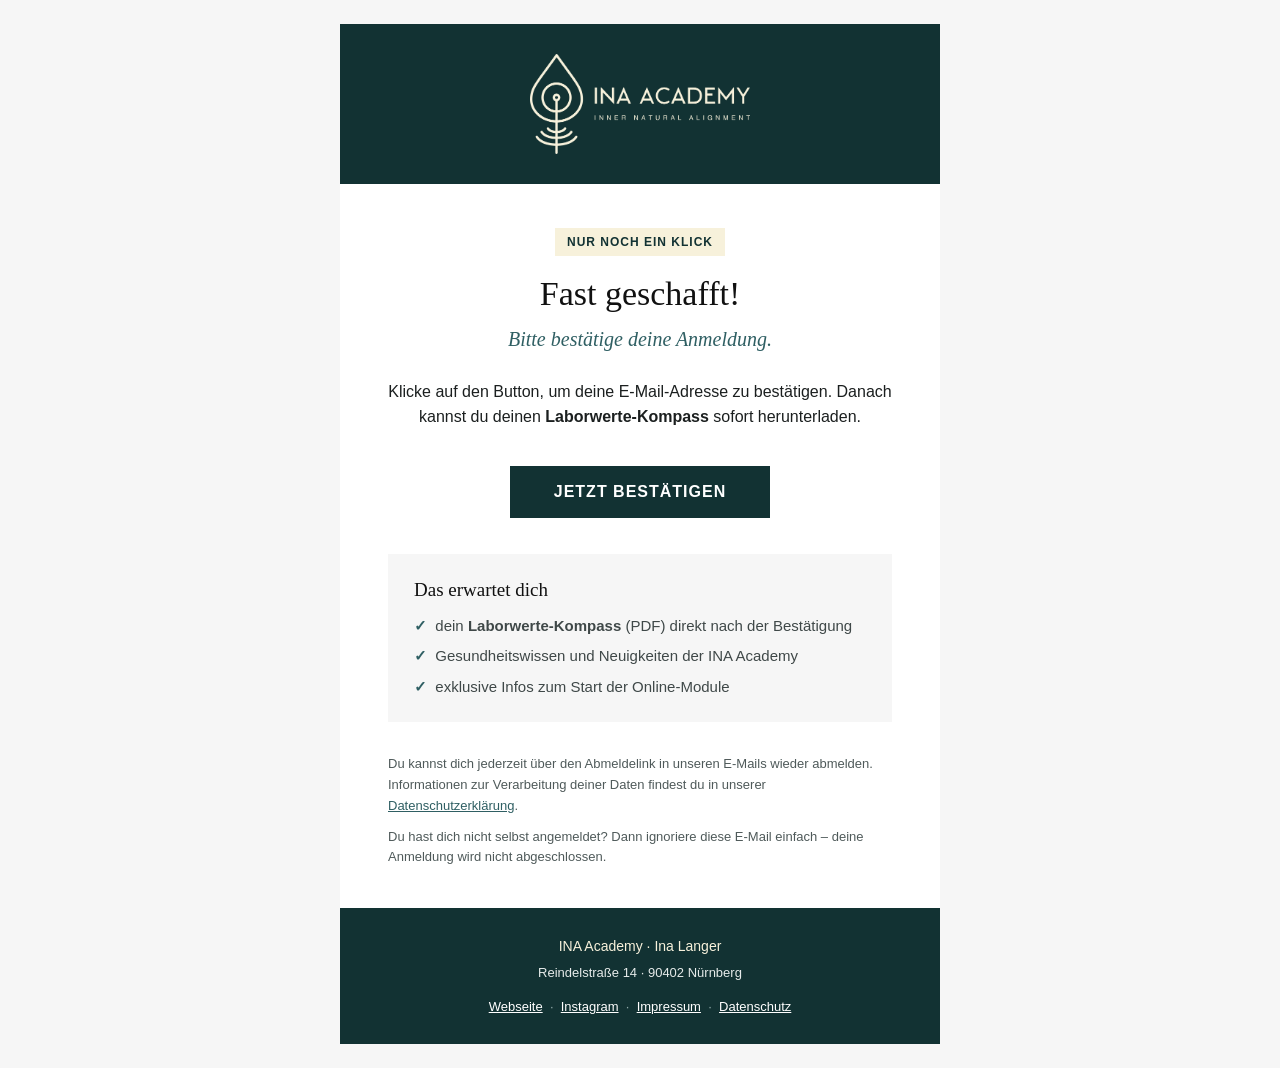
==== bestaetigung.html @ d43bb58d "E-Mail-Vorlage Bestätigungsmail (Double-Opt-in) Co-Authored-By: Claude Opus 5.5 <noreply@anthropic.c" ====
<!DOCTYPE html>
<html lang="de">
<head>
<meta charset="UTF-8">
<meta name="viewport" content="width=device-width, initial-scale=1.0">
<title>Bitte bestätige deine Anmeldung</title>
<style>
  @media only screen and (max-width: 620px) {
    .container { width: 100% !important; }
    .pad { padding-left: 22px !important; padding-right: 22px !important; }
    .h1 { font-size: 28px !important; }
    .btn a { display: block !important; }
  }
</style>
</head>
<body style="margin:0;padding:0;background-color:#f6f6f6;">
<div style="display:none;max-height:0;overflow:hidden;">Nur noch ein Klick – dann ist dein Laborwerte-Kompass für dich bereit.</div>
<table role="presentation" width="100%" cellpadding="0" cellspacing="0" border="0" style="background-color:#f6f6f6;">
  <tr>
    <td align="center" style="padding:24px 12px;">
      <table role="presentation" class="container" width="600" cellpadding="0" cellspacing="0" border="0" style="width:600px;max-width:600px;background-color:#ffffff;">

        <!-- Kopf mit Logo -->
        <tr>
          <td align="center" style="background-color:#123233;padding:30px 24px;">
            <a href="https://psylili.github.io/InaAcademy/" target="_blank" style="text-decoration:none;"><img src="https://psylili.github.io/InaAcademy/assets/img/logo-ina-academy.png" width="220" alt="INA Academy – Inner Natural Alignment" style="display:block;width:220px;max-width:100%;height:auto;border:0;"></a>
          </td>
        </tr>

        <!-- Inhalt -->
        <tr>
          <td class="pad" align="center" style="padding:44px 48px 8px 48px;font-family:Arial,Helvetica,sans-serif;">
            <p style="margin:0 0 18px 0;"><span style="display:inline-block;background-color:#f7f1db;color:#123233;font-family:Arial,Helvetica,sans-serif;font-size:12px;font-weight:bold;letter-spacing:1px;padding:7px 12px;">NUR NOCH EIN KLICK</span></p>
            <h1 class="h1" style="margin:0 0 10px 0;font-family:Georgia,'Times New Roman',serif;font-weight:normal;font-size:34px;line-height:1.2;color:#111111;">Fast geschafft!</h1>
            <p style="margin:0 0 26px 0;font-family:Georgia,'Times New Roman',serif;font-style:italic;font-size:20px;line-height:1.4;color:#2f5f63;">Bitte bestätige deine Anmeldung.</p>
            <p style="margin:0 0 28px 0;font-size:16px;line-height:1.6;color:#1b1f1f;">Klicke auf den Button, um deine E-Mail-Adresse zu bestätigen. Danach kannst du deinen <strong>Laborwerte-Kompass</strong> sofort herunterladen.</p>
          </td>
        </tr>

        <!-- Button -->
        <tr>
          <td class="pad btn" align="center" style="padding:0 48px 36px 48px;">
            <a href="{{ doubleoptin }}" target="_blank" style="display:inline-block;background-color:#123233;color:#ffffff;font-family:Arial,Helvetica,sans-serif;font-size:16px;font-weight:bold;letter-spacing:1px;text-decoration:none;padding:17px 44px;">JETZT BESTÄTIGEN</a>
          </td>
        </tr>

        <!-- Das erwartet dich -->
        <tr>
          <td class="pad" style="padding:0 48px 32px 48px;">
            <table role="presentation" width="100%" cellpadding="0" cellspacing="0" border="0" style="background-color:#f6f6f6;">
              <tr>
                <td style="padding:24px 26px;font-family:Arial,Helvetica,sans-serif;">
                  <p style="margin:0 0 12px 0;font-family:Georgia,'Times New Roman',serif;font-size:19px;line-height:1.3;color:#111111;">Das erwartet dich</p>
                  <p style="margin:0 0 8px 0;font-size:15px;line-height:1.5;color:#3f4848;"><span style="color:#2f5f63;font-weight:bold;">✓</span>&nbsp; dein <strong>Laborwerte-Kompass</strong> (PDF) direkt nach der Bestätigung</p>
                  <p style="margin:0 0 8px 0;font-size:15px;line-height:1.5;color:#3f4848;"><span style="color:#2f5f63;font-weight:bold;">✓</span>&nbsp; Gesundheitswissen und Neuigkeiten der INA Academy</p>
                  <p style="margin:0;font-size:15px;line-height:1.5;color:#3f4848;"><span style="color:#2f5f63;font-weight:bold;">✓</span>&nbsp; exklusive Infos zum Start der Online-Module</p>
                </td>
              </tr>
            </table>
          </td>
        </tr>

        <!-- Rechtliche Hinweise -->
        <tr>
          <td class="pad" style="padding:0 48px 40px 48px;font-family:Arial,Helvetica,sans-serif;">
            <p style="margin:0 0 10px 0;font-size:13px;line-height:1.6;color:#4f5a5a;">Du kannst dich jederzeit über den Abmeldelink in unseren E-Mails wieder abmelden. Informationen zur Verarbeitung deiner Daten findest du in unserer <a href="https://psylili.github.io/InaAcademy/datenschutz.html" target="_blank" style="color:#2f5f63;text-decoration:underline;">Datenschutzerklärung</a>.</p>
            <p style="margin:0;font-size:13px;line-height:1.6;color:#4f5a5a;">Du hast dich nicht selbst angemeldet? Dann ignoriere diese E-Mail einfach – deine Anmeldung wird nicht abgeschlossen.</p>
          </td>
        </tr>

        <!-- Fußzeile -->
        <tr>
          <td align="center" style="background-color:#123233;padding:28px 24px;font-family:Arial,Helvetica,sans-serif;">
            <p style="margin:0 0 6px 0;font-size:14px;line-height:1.5;color:#f7f1db;">INA Academy · Ina Langer</p>
            <p style="margin:0 0 14px 0;font-size:13px;line-height:1.5;color:#e6ebea;">Reindelstraße 14 · 90402 Nürnberg</p>
            <p style="margin:0;font-size:13px;line-height:1.5;">
              <a href="https://psylili.github.io/InaAcademy/" target="_blank" style="color:#ffffff;text-decoration:underline;">Webseite</a>
              <span style="color:#8fa9a8;">&nbsp;·&nbsp;</span>
              <a href="https://www.instagram.com/inahealthcoach" target="_blank" style="color:#ffffff;text-decoration:underline;">Instagram</a>
              <span style="color:#8fa9a8;">&nbsp;·&nbsp;</span>
              <a href="https://psylili.github.io/InaAcademy/impressum.html" target="_blank" style="color:#ffffff;text-decoration:underline;">Impressum</a>
              <span style="color:#8fa9a8;">&nbsp;·&nbsp;</span>
              <a href="https://psylili.github.io/InaAcademy/datenschutz.html" target="_blank" style="color:#ffffff;text-decoration:underline;">Datenschutz</a>
            </p>
          </td>
        </tr>

      </table>
    </td>
  </tr>
</table>
</body>
</html>
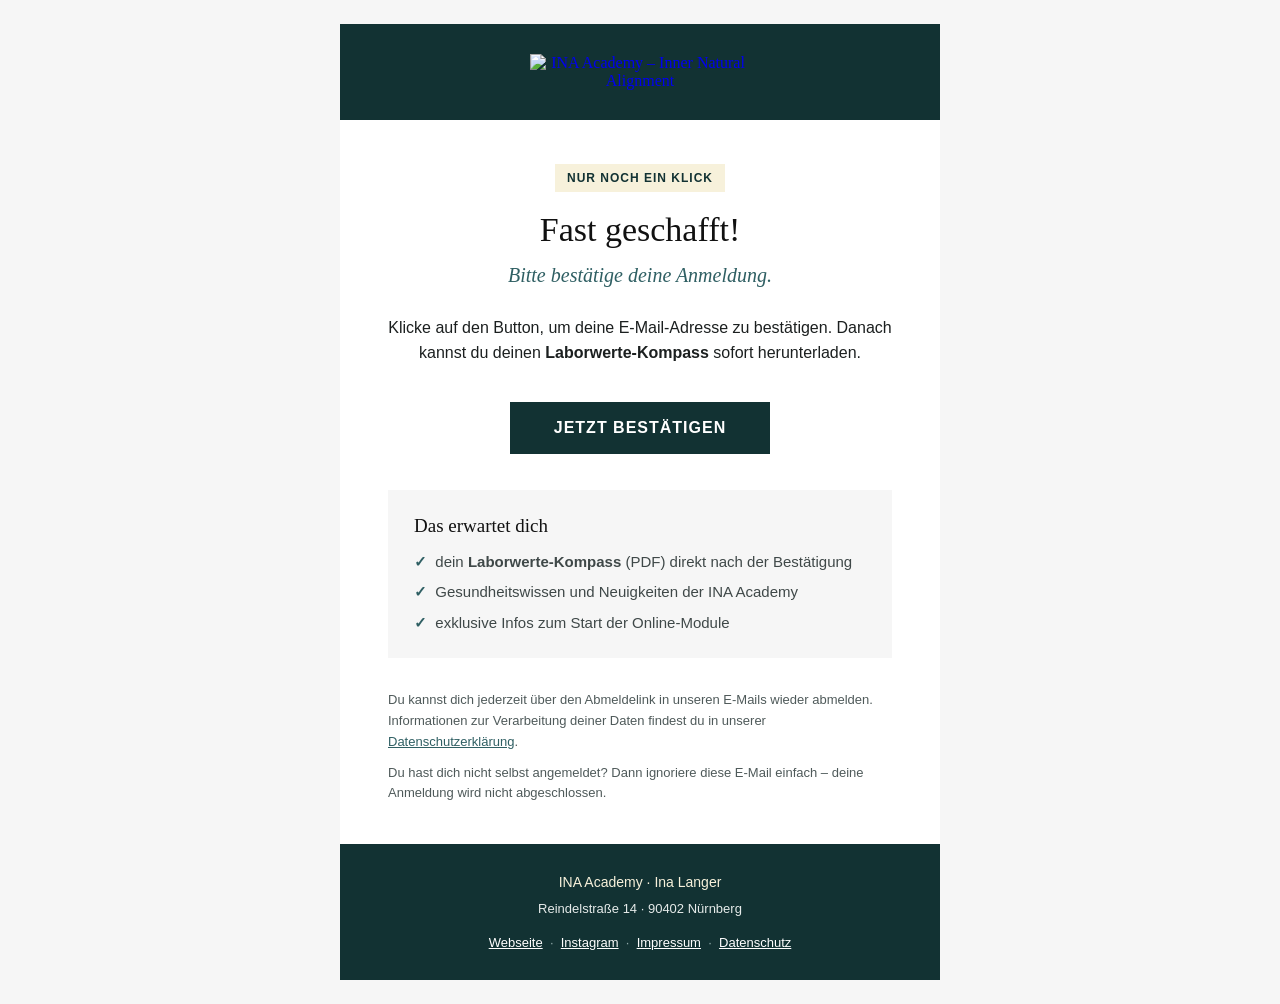
==== commit 27929303: "Mail-Vorlagen: Domain inaacademy.de, hallo@ statt Gmail, lesbare Fußzeile Co-Authored-By: Claude Opu" ====
--- a/bestaetigung.html
+++ b/bestaetigung.html
@@ -23,7 +23,7 @@
         <!-- Kopf mit Logo -->
         <tr>
           <td align="center" style="background-color:#123233;padding:30px 24px;">
-            <a href="https://psylili.github.io/InaAcademy/" target="_blank" style="text-decoration:none;"><img src="https://psylili.github.io/InaAcademy/assets/img/logo-ina-academy.png" width="220" alt="INA Academy – Inner Natural Alignment" style="display:block;width:220px;max-width:100%;height:auto;border:0;"></a>
+            <a href="https://inaacademy.de/" target="_blank" style="text-decoration:none;"><img src="https://inaacademy.de/assets/img/logo-ina-academy.png" width="220" alt="INA Academy – Inner Natural Alignment" style="display:block;width:220px;max-width:100%;height:auto;border:0;"></a>
           </td>
         </tr>
 
@@ -63,7 +63,7 @@
         <!-- Rechtliche Hinweise -->
         <tr>
           <td class="pad" style="padding:0 48px 40px 48px;font-family:Arial,Helvetica,sans-serif;">
-            <p style="margin:0 0 10px 0;font-size:13px;line-height:1.6;color:#4f5a5a;">Du kannst dich jederzeit über den Abmeldelink in unseren E-Mails wieder abmelden. Informationen zur Verarbeitung deiner Daten findest du in unserer <a href="https://psylili.github.io/InaAcademy/datenschutz.html" target="_blank" style="color:#2f5f63;text-decoration:underline;">Datenschutzerklärung</a>.</p>
+            <p style="margin:0 0 10px 0;font-size:13px;line-height:1.6;color:#4f5a5a;">Du kannst dich jederzeit über den Abmeldelink in unseren E-Mails wieder abmelden. Informationen zur Verarbeitung deiner Daten findest du in unserer <a href="https://inaacademy.de/datenschutz.html" target="_blank" style="color:#2f5f63;text-decoration:underline;">Datenschutzerklärung</a>.</p>
             <p style="margin:0;font-size:13px;line-height:1.6;color:#4f5a5a;">Du hast dich nicht selbst angemeldet? Dann ignoriere diese E-Mail einfach – deine Anmeldung wird nicht abgeschlossen.</p>
           </td>
         </tr>
@@ -74,13 +74,13 @@
             <p style="margin:0 0 6px 0;font-size:14px;line-height:1.5;color:#f7f1db;">INA Academy · Ina Langer</p>
             <p style="margin:0 0 14px 0;font-size:13px;line-height:1.5;color:#e6ebea;">Reindelstraße 14 · 90402 Nürnberg</p>
             <p style="margin:0;font-size:13px;line-height:1.5;">
-              <a href="https://psylili.github.io/InaAcademy/" target="_blank" style="color:#ffffff;text-decoration:underline;">Webseite</a>
+              <a href="https://inaacademy.de/" target="_blank" style="color:#ffffff;text-decoration:underline;">Webseite</a>
               <span style="color:#8fa9a8;">&nbsp;·&nbsp;</span>
               <a href="https://www.instagram.com/inahealthcoach" target="_blank" style="color:#ffffff;text-decoration:underline;">Instagram</a>
               <span style="color:#8fa9a8;">&nbsp;·&nbsp;</span>
-              <a href="https://psylili.github.io/InaAcademy/impressum.html" target="_blank" style="color:#ffffff;text-decoration:underline;">Impressum</a>
+              <a href="https://inaacademy.de/impressum.html" target="_blank" style="color:#ffffff;text-decoration:underline;">Impressum</a>
               <span style="color:#8fa9a8;">&nbsp;·&nbsp;</span>
-              <a href="https://psylili.github.io/InaAcademy/datenschutz.html" target="_blank" style="color:#ffffff;text-decoration:underline;">Datenschutz</a>
+              <a href="https://inaacademy.de/datenschutz.html" target="_blank" style="color:#ffffff;text-decoration:underline;">Datenschutz</a>
             </p>
           </td>
         </tr>
